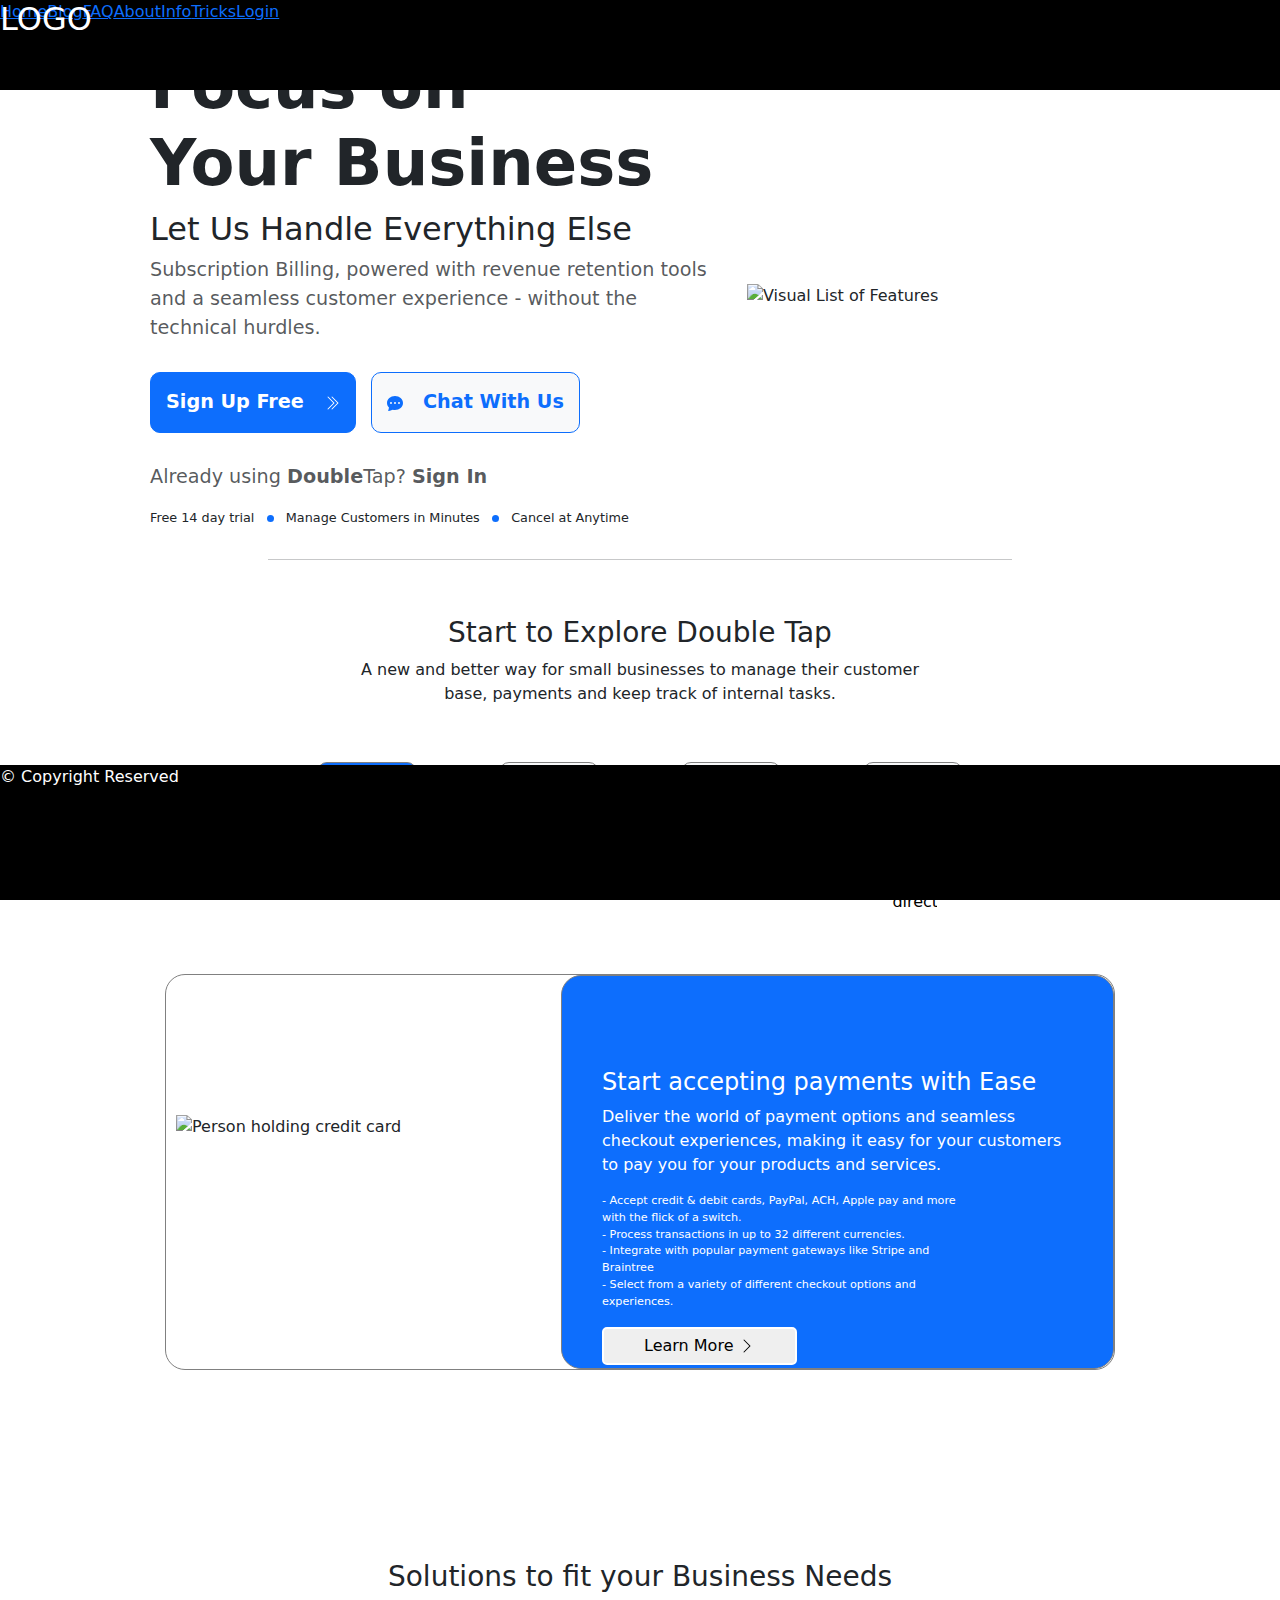
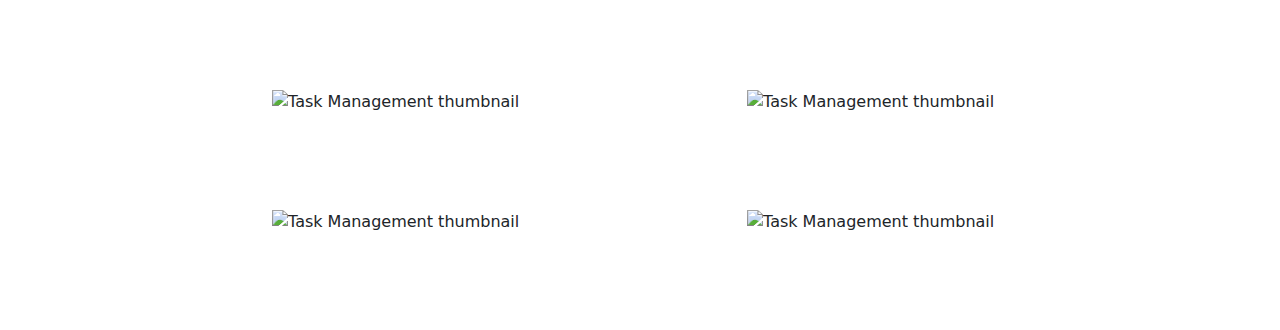
==== index.html @ 98c5d690 ""add zach's folder"" ====
<!DOCTYPE html>
<html lang="en">

<head>
    <meta charset="UTF-8">
    <meta name="viewport" content="width=device-width, initial-scale=1.0">
    <meta http-equiv="X-UA-Compatible" content="ie=edge">
    <meta name="Description" content="Enter your description here" />
    <link rel="stylesheet" href="https://cdnjs.cloudflare.com/ajax/libs/twitter-bootstrap/5.0.1/css/bootstrap.min.css">
    <link rel="stylesheet" href="https://cdnjs.cloudflare.com/ajax/libs/font-awesome/5.15.3/css/all.min.css">
    <link rel="stylesheet" href="css/styles.css">
    <script src="https://cdnjs.cloudflare.com/ajax/libs/popper.js/2.9.2/umd/popper.min.js"></script>
    <script src="https://cdnjs.cloudflare.com/ajax/libs/twitter-bootstrap/5.0.1/js/bootstrap.min.js"></script>
    <title>Double Tap CRM</title>
</head>

<body>
    <header>
        <h2>LOGO</h2>
        <div class="nav">
          <a href="">Home</a>
          <a href="">Blog</a>
          <a href="">FAQ</a>
          <a href="">About</a>
          <a href="">Info</a>
          <a href="">Tricks</a>
          <a href="">Login</a>

        </div>
    </header>
    <div class="container">
        <!-- Header -->
        <div class="row header pt-5">
            <div id="" class="header-left col-12 col-md-7">
                <h1 class="display-3">Focus on<br />Your Business</h1>
                <h2>Let Us Handle Everything Else</h2>
                <p class="text-muted gray-text">Subscription Billing, powered with revenue retention
                    tools and a seamless customer experience - without
                    the technical hurdles.</p>
                <div class="header-btn-container">
                    <a href="sign-up.html"><button type="button"
                            class="btn btn-primary header-btn header-sign-up-btn">Sign Up Free &nbsp;&nbsp;<svg
                                xmlns="http://www.w3.org/2000/svg" width="16" height="16" fill="currentColor"
                                class="bi bi-chevron-double-right" viewBox="0 0 16 16">
                                <path fill-rule="evenodd"
                                    d="M3.646 1.646a.5.5 0 0 1 .708 0l6 6a.5.5 0 0 1 0 .708l-6 6a.5.5 0 0 1-.708-.708L9.293 8 3.646 2.354a.5.5 0 0 1 0-.708z" />
                                <path fill-rule="evenodd"
                                    d="M7.646 1.646a.5.5 0 0 1 .708 0l6 6a.5.5 0 0 1 0 .708l-6 6a.5.5 0 0 1-.708-.708L13.293 8 7.646 2.354a.5.5 0 0 1 0-.708z" />
                            </svg></button></a>
                    <a href="#"><button type="button"
                            class="btn btn-light header-btn header-chat-btn text-primary border-primary"><svg
                                xmlns="http://www.w3.org/2000/svg" width="16" height="16" fill="currentColor"
                                class="bi bi-chat-dots-fill" viewBox="0 0 16 16">
                                <path
                                    d="M16 8c0 3.866-3.582 7-8 7a9.06 9.06 0 0 1-2.347-.306c-.584.296-1.925.864-4.181 1.234-.2.032-.352-.176-.273-.362.354-.836.674-1.95.77-2.966C.744 11.37 0 9.76 0 8c0-3.866 3.582-7 8-7s8 3.134 8 7zM5 8a1 1 0 1 0-2 0 1 1 0 0 0 2 0zm4 0a1 1 0 1 0-2 0 1 1 0 0 0 2 0zm3 1a1 1 0 1 0 0-2 1 1 0 0 0 0 2z" />
                            </svg>&nbsp;&nbsp; Chat With
                            Us</button></a>
                </div>
                <p class="text-muted gray-text">Already using <strong>Double</strong>Tap? <strong>Sign In</strong></p>
                <p class="features-text">Free 14 day trial &nbsp;&nbsp;<span class="dot bg-primary"></span>
                    &nbsp;&nbsp;Manage Customers in Minutes &nbsp;&nbsp;<span class="dot bg-primary"></span>
                    &nbsp;&nbsp;Cancel at Anytime</p>
            </div>
            <div class="header-right col-12 col-md-5">
                <img src="assets/CRM-Main-AssetFiles/Header-Side.png" alt="Visual List of Features" class="img-fluid">
            </div>
        </div>
        <hr class="col-8 offset-2" />

        <!-- Landing Page Content -->
        <div class="row">
            <div class="heading-container col-10 offset-1 col-md-6 offset-md-3">
                <h3>Start to Explore Double Tap</h3>
                <p>A new and better way for small businesses to manage
                    their customer base, payments and keep track of
                    internal tasks.</p>
            </div>
            <div class="main-btn-container col-12 col-md-10 offset-md-1">
                <button class="btn btn-primary main-btn">
                    <div class="inside-btn">
                        <img src="assets/CRM-Main-AssetFiles/Path 236.png" alt="White circle">
                        <br />
                        <p>Payments</p>
                    </div>
                </button>
                <button class="btn btn-light main-btn offset-md-1">
                    <img src="assets/CRM-SigIn-AssetFiles/Page-1.png" alt="Blank Avatar">
                    <br />
                    <p>Retain</p>
                </button>
                <button class="btn btn-light main-btn offset-md-1">
                    <img src="assets/CRM-Main-AssetFiles/layer1.png" alt="Bar Graph">
                    <br />
                    <p>Reporting</p>
                </button>
                <button class="btn btn-light main-btn offset-md-1">
                    <img src="assets/CRM-Main-AssetFiles/upanddown opposite sidebyside updown directions two arrows.png"
                        alt="Arrows pointing in opposite directions">
                    <br />
                    <p>Convert</p>
                </button>
            </div>
            <div id="main-img-with-desc" class="img-with-desc col-10 offset-1 flex-wrap">
                <img class="col-md-5 col-12" src="assets/CRM-Main-AssetFiles/credit-card-picture@2x.png"
                    alt="Person holding credit card">
                <div class="description col-md-7 col-12 bg-primary text-white py-5">
                    <div>
                        <h4>Start accepting payments with Ease</h4>
                        <p>
                            Deliver the world of payment options and seamless
                            checkout experiences, making it easy for your
                            customers to pay you for your products and
                            services.
                        </p>
                        <ul>
                            <li>
                                - Accept credit & debit cards, PayPal, ACH,
                                Apple pay and more with the flick of a switch.
                            </li>
                            <li>
                                - Process transactions in up to 32 different
                                currencies.
                            </li>
                            <li>
                                - Integrate with popular payment gateways
                                like Stripe and Braintree
                            </li>
                            <li>
                                - Select from a variety of different checkout
                                options and experiences.
                            </li>
                        </ul>
                        <a href=""><button class="btn-primary learn-more-btn">Learn More <svg
                                    xmlns="http://www.w3.org/2000/svg" width="16" height="16" fill="currentColor"
                                    class="bi bi-chevron-right" viewBox="0 0 16 16">
                                    <path fill-rule="evenodd"
                                        d="M4.646 1.646a.5.5 0 0 1 .708 0l6 6a.5.5 0 0 1 0 .708l-6 6a.5.5 0 0 1-.708-.708L10.293 8 4.646 2.354a.5.5 0 0 1 0-.708z" />
                                </svg></button></a>
                    </div>
                </div>
            </div>
        </div>
        <div class="row mb-5">
            <div class="heading-container col-12">
                <h3>Solutions to fit your Business Needs</h3>
            </div>
            <img src="assets/CRM-Main-AssetFiles/Solutions - Email.png" alt="Task Management thumbnail"
                class="col-6 col-md-3 offset-md-2 my-5">
            <img src="assets/CRM-Main-AssetFiles/Solutions - Email.png" alt="Task Management thumbnail"
                class="col-6 col-md-3 offset-md-2 my-5">
            <img src="assets/CRM-Main-AssetFiles/Solutions - Email.png" alt="Task Management thumbnail"
                class="col-6 col-md-3 offset-md-2 my-5">
            <img src="assets/CRM-Main-AssetFiles/Solutions - Email.png" alt="Task Management thumbnail"
                class="col-6 col-md-3 offset-md-2 my-5">
        </div>
    </div>
    <!-- Footer -->
    <footer>
    </h2>&copy; Copyright Reserved</h2>
</footer>

</body>

</html>
---- css/styles.css ----
/* Jesse's section */
.header{
    align-items: center;
}

.header-left h1{
    font-weight: 550;
}

.gray-text{
    font-size: 120%;
    font-weight: 500;
}

.header-btn-container{
    margin-bottom: 20px;
    margin-top: 30px;
}

.header-btn{
    padding: 15px;
    font-weight: 700;
    font-size: 120%;
    border-radius: 10px;
    margin-bottom: 10px;
}

.header-sign-up-btn{
    margin-right: 10px;
}

.features-text{
    font-size: 80%;
}

@media (min-width: 768px) {
    .header-left{
        padding-left: 80px;
    }
}

.dot{
    height: 7px;
    width: 7px;
    /* background-color: blue; */
    border-radius: 50%;
    display: inline-block;
}

.heading-container{
    text-align: center;
    padding: 40px 0;
}

@media (max-width: 767px) {
    .header-right>img{
        width: 70%;
    }

    .header-right{
        text-align: center;
    }
}

.main-btn-container{
    text-align:center;
}

.main-btn{
    border: 1px solid gray;
    border-radius: 10px;
    height: 100px;
    width: 100px;
    position: relative;
}

.main-btn img{
    width: 45px;
    position: absolute;
    top: 15px;
    left: 28px;
}

.main-btn p{
    position: absolute;
    text-align: center;
    width: 80%;
    font-size: 85%;
    top: 70px;
}

.img-with-desc{
    border: 1px solid gray;
    border-radius: 20px;
    margin-top: 150px;
    margin-bottom: 150px;
    display: flex;
    padding-left: 0;
    padding-right: 0;
}

#main-img-with-desc{
    margin-top: 7rem;
}

.img-with-desc img{
    padding: 140px 10px;
    max-width: 100%;
    height: auto;
}

@media (max-width: 767px){
    .img-with-desc img{
        padding: 30px 10px;
    }
}

.description{
    margin-right: 0;
    padding: 0 40px;
    border-radius: 20px;
    border: 1px solid gray;
    display: flex;
    align-items: center;
}

.description>div{
    display: flex;
    flex-direction: column;
    justify-content: space-evenly;
    height: 70%;
}

.description ul{
    list-style-type: none;
    padding-left: 0;
    font-size: 70%;
    width: 80%;
}

.learn-more-btn {
    border: 2px solid white;
    border-radius: 5px;
    padding: 5px 40px;
}

/* Christian's section */


/* Zach's section */
body{
}*{
    margin: 0%;
    padding: 0%;
}
header,footer{
   position: absolute; 
   background-color: #000;
   width: 100%;
   color: white;
   }
   header h2{
    position: absolute;
    margin-top: 20;
   }
   header{
       height: 10vh;
   }
   footer{
       height: 15vh;
       bottom: 0%;
   }
   footer h2{
       position: absolute;
       left: 45;
   }
   nav{
       position: absolute;
        left: 45%;
        top: 20px;
        color:white
   }
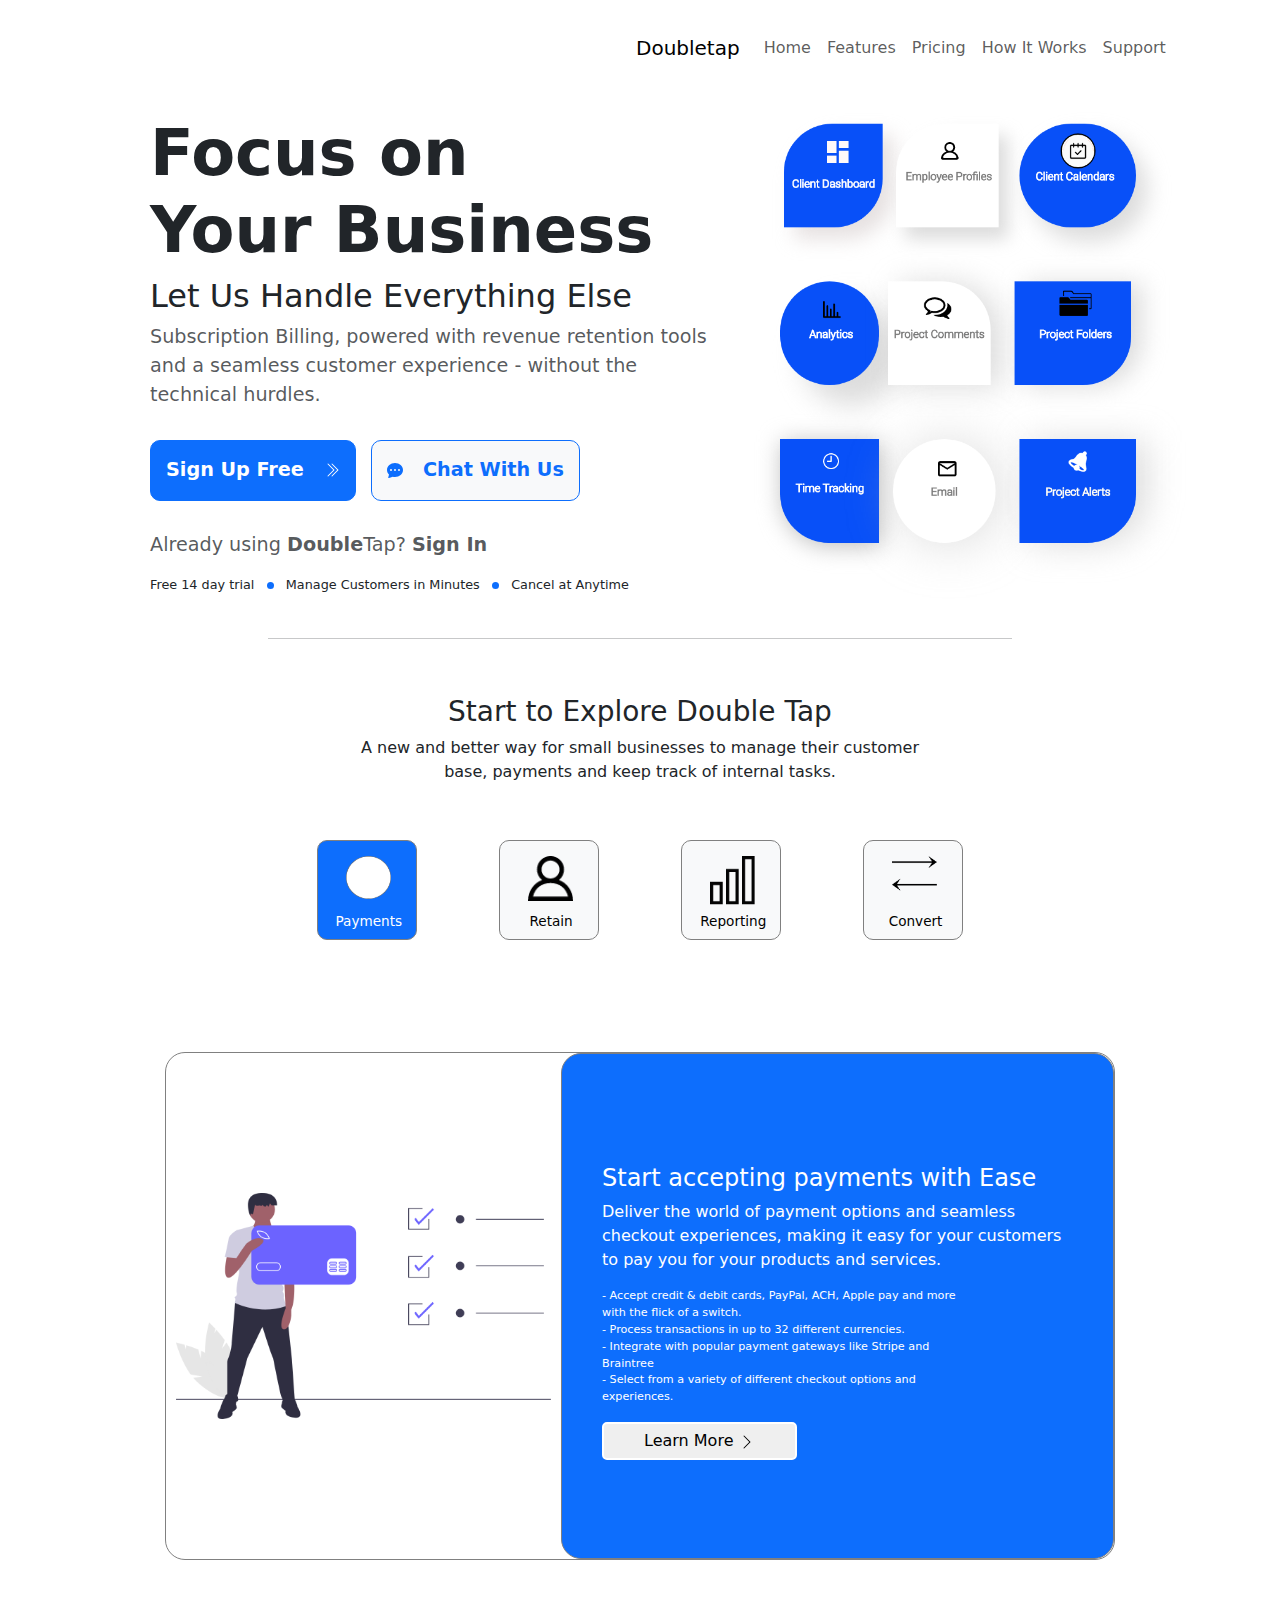
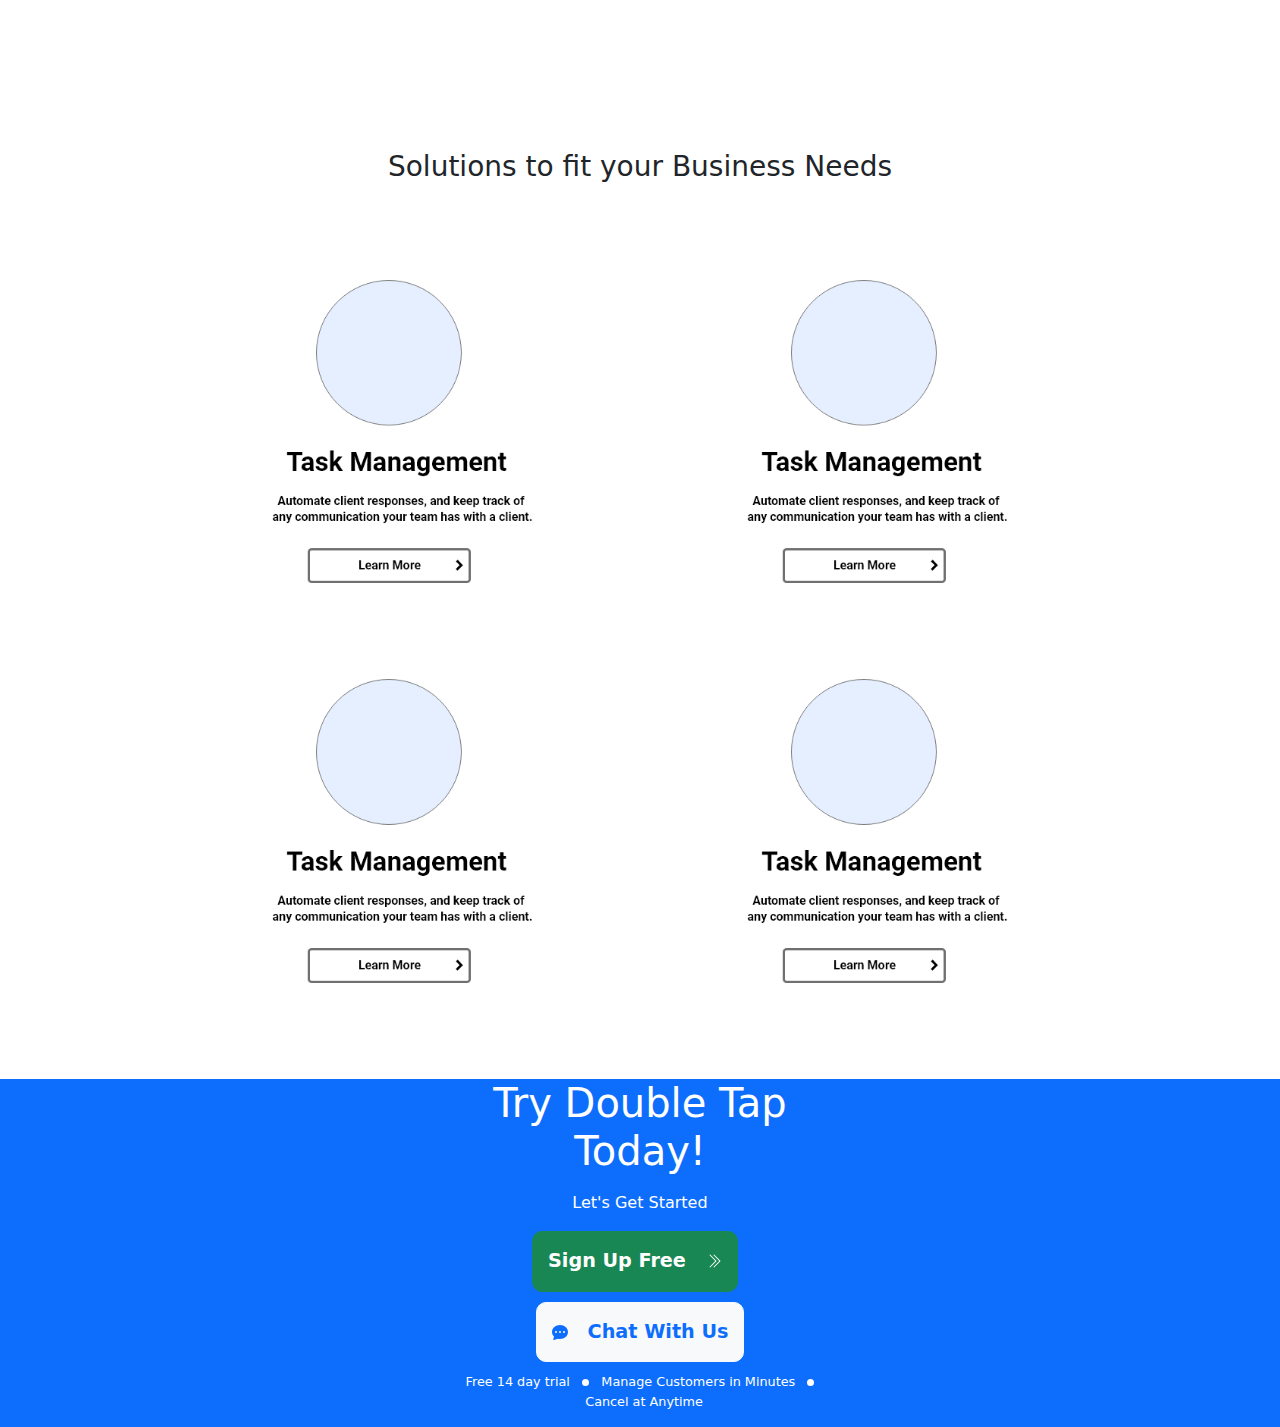
==== commit 6250cbf7: "Bug fixes" ====
--- a/index.html
+++ b/index.html
@@ -15,19 +15,53 @@
 </head>
 
 <body>
-    <header>
-        <h2>LOGO</h2>
-        <div class="nav">
-          <a href="">Home</a>
-          <a href="">Blog</a>
-          <a href="">FAQ</a>
-          <a href="">About</a>
-          <a href="">Info</a>
-          <a href="">Tricks</a>
-          <a href="">Login</a>
-
-        </div>
-    </header>
+
+    <nav class="navbar navbar-expand-lg navbar-light bg-white px-5">
+        <div class="container-fluid">
+            <a class="navbar-brand" href="#">Doubletap</a>
+            <button class="navbar-toggler" type="button" data-bs-toggle="collapse" data-bs-target="#navbarNavDropdown"
+                aria-controls="navbarNavDropdown" aria-expanded="false" aria-label="Toggle navigation">
+                <span class="navbar-toggler-icon"></span>
+            </button>
+
+            <div class="collapse navbar-collapse" id="navbarNavDropdown">
+                <!-- removed id "nav-center from above" -->
+                <ul class="navbar-nav">
+                    <!-- removed mr-auto from line above -->
+                    <li class="nav-item">
+                        <a class="nav-link" href="#">Home <span class="sr-only">(current)</span></a>
+                    </li>
+                    <li class="nav-item">
+                        <a class="nav-link" href="#">Features</a>
+                    </li>
+                    <li class="nav-item">
+                        <a class="nav-link" href="#">
+                            Pricing
+                        </a>
+                    </li>
+                    <li class="nav-item">
+                        <a class="nav-link" href="how-it-works.html">How It Works</a>
+                    </li>
+                    <li class="nav-item">
+                        <a class="nav-link" href="#">
+                            Support
+                        </a>
+                    </li>
+
+                </ul>
+                <div class="ms-auto">
+
+                    <a href="sign-in.html"><button type="button"
+                            class="btn btn-light  text-primary border-primary">&nbsp;&nbsp; Sign in</button></a>
+                    <a class="ml-3" href="sign-up.html"><button type="button" class="btn btn-primary">Try it Free
+                            &nbsp;&nbsp;
+                        </button></a>
+
+                </div>
+            </div>
+        </div>
+    </nav>
+
     <div class="container">
         <!-- Header -->
         <div class="row header pt-5">
@@ -153,11 +187,38 @@
             <img src="assets/CRM-Main-AssetFiles/Solutions - Email.png" alt="Task Management thumbnail"
                 class="col-6 col-md-3 offset-md-2 my-5">
         </div>
+
+    </div>
+    <div class="container-fluid">
+        <div class="row bg-primary">
+            <div class=" col-12 col-md-4 offset-md-4 text-white text-center">
+                <p class="display-6 text-center">Try Double Tap Today!</p>
+                <p class="text-center">Let's Get Started</p>
+                <a href="sign-up.html"><button type="button" class="btn btn-success header-btn header-sign-up-btn">Sign
+                        Up Free &nbsp;&nbsp;<svg xmlns="http://www.w3.org/2000/svg" width="16" height="16"
+                            fill="currentColor" class="bi bi-chevron-double-right" viewBox="0 0 16 16">
+                            <path fill-rule="evenodd"
+                                d="M3.646 1.646a.5.5 0 0 1 .708 0l6 6a.5.5 0 0 1 0 .708l-6 6a.5.5 0 0 1-.708-.708L9.293 8 3.646 2.354a.5.5 0 0 1 0-.708z" />
+                            <path fill-rule="evenodd"
+                                d="M7.646 1.646a.5.5 0 0 1 .708 0l6 6a.5.5 0 0 1 0 .708l-6 6a.5.5 0 0 1-.708-.708L13.293 8 7.646 2.354a.5.5 0 0 1 0-.708z" />
+                        </svg></button></a>
+                <a href="#"><button type="button" class="btn btn-light header-btn header-chat-btn text-primary"><svg
+                            xmlns="http://www.w3.org/2000/svg" width="16" height="16" fill="currentColor"
+                            class="bi bi-chat-dots-fill" viewBox="0 0 16 16">
+                            <path
+                                d="M16 8c0 3.866-3.582 7-8 7a9.06 9.06 0 0 1-2.347-.306c-.584.296-1.925.864-4.181 1.234-.2.032-.352-.176-.273-.362.354-.836.674-1.95.77-2.966C.744 11.37 0 9.76 0 8c0-3.866 3.582-7 8-7s8 3.134 8 7zM5 8a1 1 0 1 0-2 0 1 1 0 0 0 2 0zm4 0a1 1 0 1 0-2 0 1 1 0 0 0 2 0zm3 1a1 1 0 1 0 0-2 1 1 0 0 0 0 2z" />
+                        </svg>&nbsp;&nbsp; Chat With
+                        Us</button></a>
+                <p class="features-text">Free 14 day trial &nbsp;&nbsp;<span class="dot bg-white"></span>
+                    &nbsp;&nbsp;Manage Customers in Minutes &nbsp;&nbsp;<span class="dot bg-white"></span>
+                    &nbsp;&nbsp;Cancel at Anytime</p>
+
+
+
+            </div>
+        </div>
     </div>
     <!-- Footer -->
-    <footer>
-    </h2>&copy; Copyright Reserved</h2>
-</footer>
 
 </body>
 
--- a/css/styles.css
+++ b/css/styles.css
@@ -145,9 +145,83 @@
 }
 
 /* Christian's section */
+.supbtn{
+    border-radius: 50px;
+    height: 1;
+    text-align: center;
+    width: 140px;
+    font-size: 18px;
+    font-weight: bold;
+    border: 2px solid;
+    cursor: pointer;
+}
+
+.sinbtn {
+    border-radius: 50px;
+    height: 15px;
+    line-height: 15px;
+    color: white;
+    width: 140px;
+    font-size: 25px;
+    padding: 20px 30px;
+    background-color: blue;
+    border: none;
+    display: inline-block;
+    cursor: pointer;
+    text-align: center;
+}
+
+.text1 {
+    background-image:url ('assets\CRM-SigIn-AssetFiles\Page-1.png');
+    position: left;
+    padding-left: 30px;
+    background-size: 10px;
+    background-repeat: no-repeat;
+    border-radius: 50px;
+    border: 1px solid;
+    width: 355px;
+    height: 50px
+}
+
+.social-menu ul{
+    position: absolute;
+    top: 50%
+    left: 50%;
+    padding: 0;
+    margin: 0;
+    tranform: translate("-50%, -50%");
+    display: flex;
+}
+
+.social-menu ul li {
+    list-style: none;
+    margin: 0 15px;
+}
+
+.social-menu ul li .fa {
+    font-size: 30px;
+    line-height: 60px;
+    transition: .6s;
+    color: #000
+}
+
+.social-menu ul li a{
+    position: relative;
+    display: block;
+    width: 60px;
+    height: 60px;
+    border-radius: 50%;
+    text-align: center;
+    transition: .6s;
+    
+}
+
+
+
 
 
 /* Zach's section */
+
 body{
 }*{
     margin: 0%;
@@ -179,4 +253,5 @@
         left: 45%;
         top: 20px;
         color:white
-   }+   }
+
